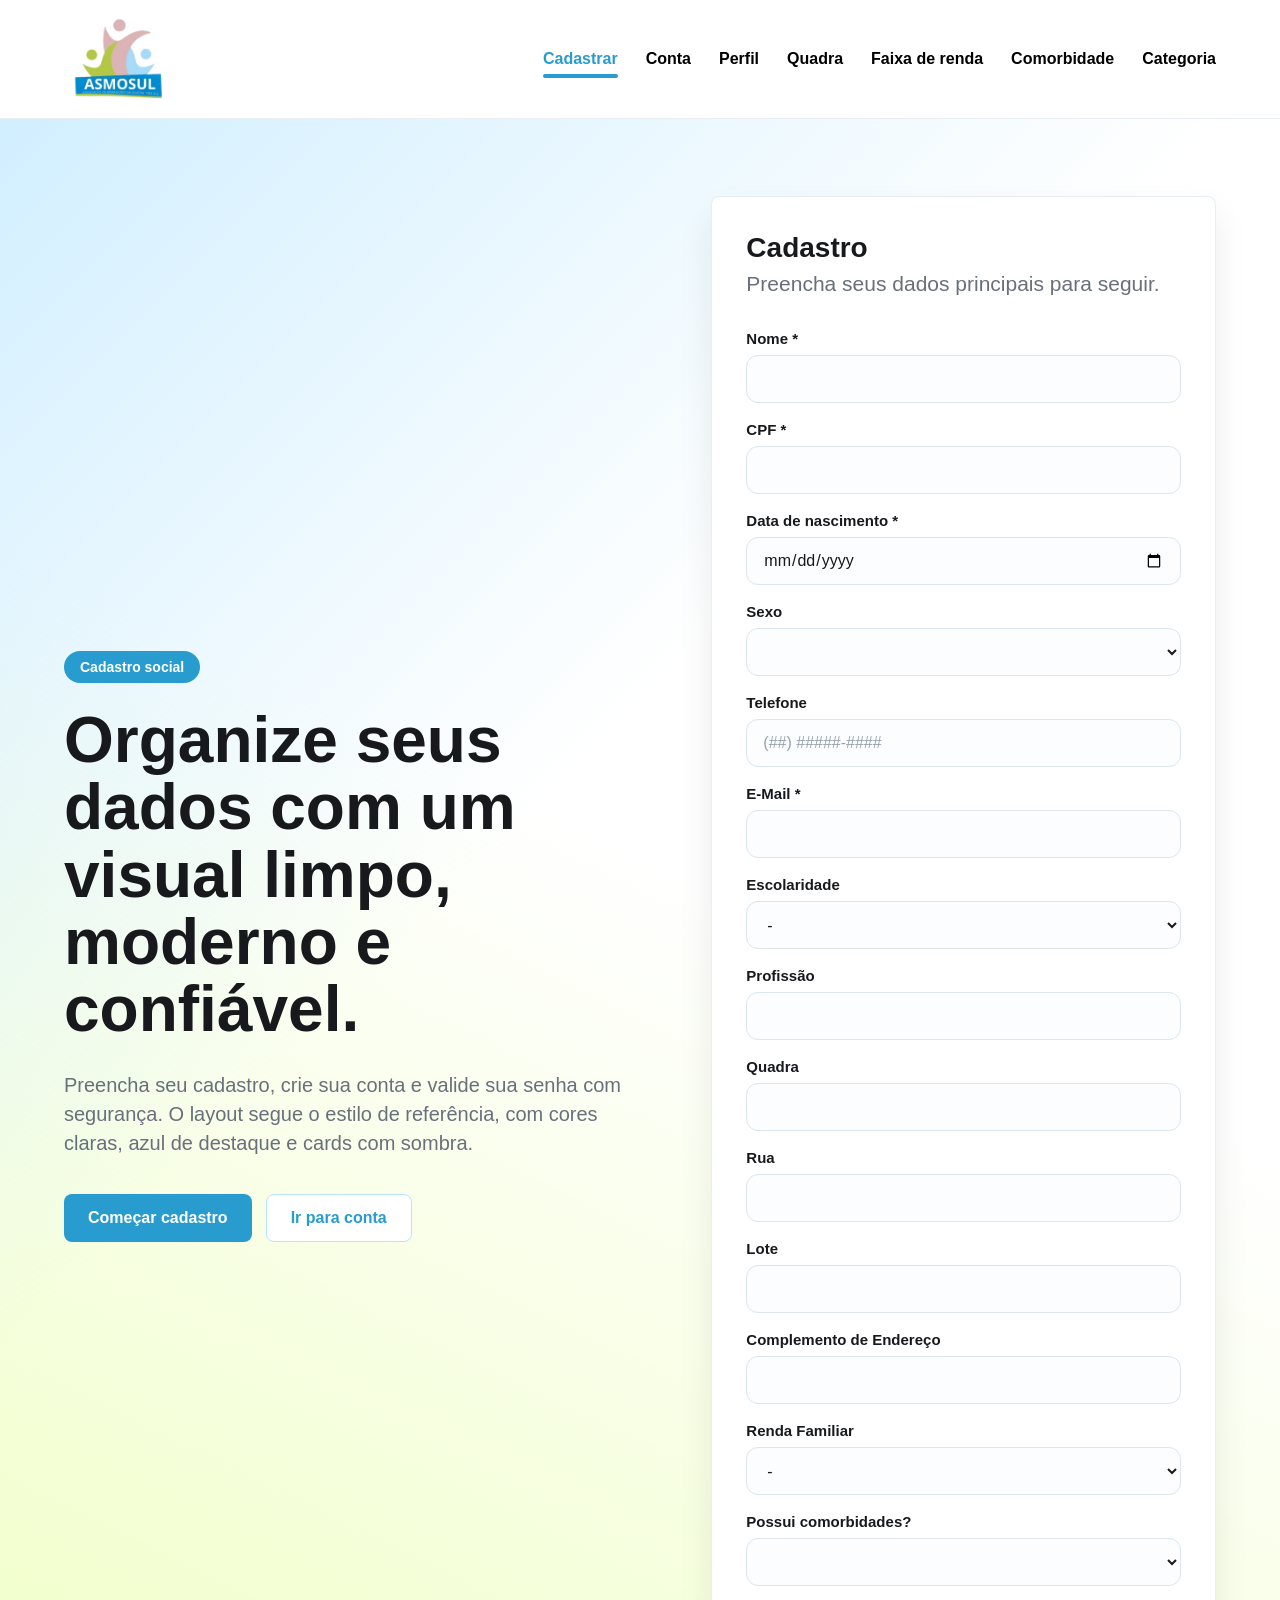
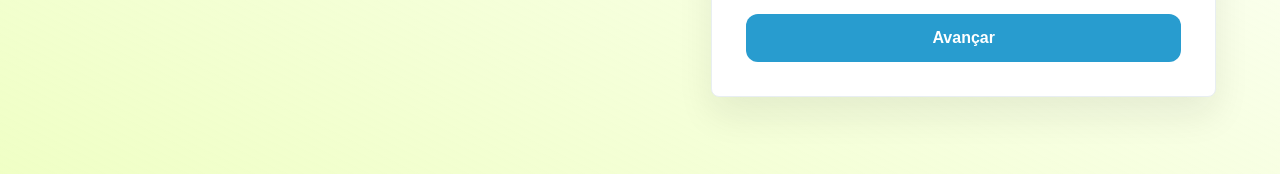
==== index.html @ 63055a23 "Primeira impressão do site Asmosul" ====
<!DOCTYPE html>
<html lang="pt-br">
<head>
    <meta charset="UTF-8">
    <title>Entre</title>
    <link rel="icon" type="image/png" href="./Imagens/Logo-clean.png">
    <script src="./JavaScript/index.js"></script>
    <link rel="stylesheet" href="./Css/index.css">
</head>
<body>
    <header class="topbar">
        <a class="brand" href="#">
            <img src="./Imagens/Logo.png" alt="AsmoSul Logo" class="logo-img">
        </a>
        <nav class="nav">
            <button type="button" class="tablinks active" onclick="openCity(event, 'Cadastrar')">Cadastrar</button>
            <button type="button" id="navConta" class="tablinks" onclick="openCity(event, 'Conta')">Conta</button>
            <button type="button" class="tablinks" onclick="openCity(event, 'Perfil')">Perfil</button>
            <button type="button" class="tablinks" onclick="openCity(event, 'Quadra')">Quadra</button>
            <button type="button" class="tablinks" onclick="openCity(event, 'FaixaRenda')">Faixa de renda</button>
            <button type="button" class="tablinks" onclick="openCity(event, 'Comorbidade')">Comorbidade</button>
            <button type="button" class="tablinks" onclick="openCity(event, 'Categoria')">Categoria</button>
        </nav>
    </header>

    <main class="hero">
        <div class="hero-content">
            <section class="hero-copy">
                <span class="badge">Cadastro social</span>
                <h1>Organize seus dados com um visual limpo, moderno e confiável.</h1>
                <p>
                    Preencha seu cadastro, crie sua conta e valide sua senha com segurança.
                    O layout segue o estilo de referência, com cores claras, azul de destaque e cards com sombra.
                </p>
                <div class="actions">
                    <button type="button" class="primary-button" onclick="openCity(event, 'Cadastrar')">Começar cadastro</button>
                    <button type="button" class="secondary-button" onclick="openCity(event, 'Conta')">Ir para conta</button>
                </div>
            </section>

            <section class="hero-stats">
                <section id="Cadastrar" class="tabcontent progress-card" style="display:block;">
                    <h2>Cadastro</h2>
                    <p>Preencha seus dados principais para seguir.</p>
                    <form id="cadastroForm" action="./index.html" method="post" target="_blank">
                <div class="DivNome">
                    <label for="nome">Nome *</label>
                    <input type="text" name="nome" required>
                </div>
                <div>
                    <label for="cpf">CPF *</label>
                    <input type="text" name="cpf" minlength="11" maxlength="14" required>
                </div>
                <div>
                    <label for="date">Data de nascimento *</label>
                    <input type="date" name="date" required>
                </div>
                <div>
                    <label for="sexo">Sexo</label>
                    <select name="select">
                        <option value="sexo">  </option>
                        <option value="masculino">Masculino</option>
                        <option value="feminino">Feminino</option>
                    </select>
                </div>
                <div>
                    <label for="telefone">Telefone</label>
                    <input type="tel" name="telefone" maxlength="15"
                    onkeyup="mascaraTelefone(event)"
                    placeholder="(##) #####-####">
                </div>
                <div>
                    <label for="email">E-Mail *</label>
                    <input type="email" name="email" required>
                </div>
                <div>
                    <label for="escolaridade">Escolaridade</label>
                    <select name="select">
                        <option value="escolaridade"> - </option>
                        <option value="analfabeto">Analfabeto</option>
                        <option value="ensino fundamental incompleto">Ensino fundamental incompleto</option>
                        <option value="ensino fundamental completo">Ensino fundamental completo</option>
                        <option value="ensino médio incompleto">Ensino médio incompleto</option>
                        <option value="ensino médio completo">Ensino médio completo</option>
                        <option value="ensino superior incompleto">Ensino superior incompleto</option>
                        <option value="ensino superior completo">Ensino superior completo</option>
                    </select>
                </div>
                <div>
                    <label for="profissao">Profissão</label>
                    <input type="text" name="profissao">
                </div>
                <div>
                    <label for="quadra">Quadra</label>
                    <input type="text" name="quadra">
                </div>
                <div>
                    <label for="rua">Rua</label>
                    <input type="text" name="Rua">
                </div>
                <div>
                    <label for="lote">Lote</label>
                    <input type="text" name="lote">
                </div>
                <div>
                    <label for="Complemento de Endereço">Complemento de Endereço</label>
                    <input type="text" name="Complemento de Endereço">
                </div>
                <div>
                    <label for="Renda">Renda Familiar</label>
                    <select name="Renda">
                        <option value="Renda"> - </option>
                        <option value="2000">Até R$2000,00</option>
                        <option value="4000">Até R$4000,00</option>
                        <option value="8000">Até R$8000,00</option>
                        <option value="10000">Até R$10000,00</option>
                        <option value="11000">Acima de R$10000,00</option>
                    </select>
                </div>
                <div>
                    <label for="comorbidade">Possui comorbidades?</label>
                    <select name="comorbidade" id="Sim">
                        <option value="comorbidade">  </option>
                        <option value="sim">Sim</option>
                        <option value="nao">Não</option>
                    </select>
                    <div id="comorbidadeDetalhes" style="display:none; margin-top:8px;">
                        <label for="detalhes">Quais comorbidades?</label>
                        <input type="text" name="detalhes" id="detalhes" placeholder="Descreva aqui">
                    </div>
                </div>
                <div class="BotoesForm">
                    <input type="submit" value="Avançar">
                </div>
            </form>
        </section>

                <section id="Conta" class="tabcontent progress-card">
                    <h2>Conta</h2>
                    <p>Crie sua senha com confirmação e critérios visíveis.</p>
                    <form id="contaForm" action="#">
                <div>
                    <label for="associada">Pessoa associada</label>
                    <select name="associada" id="">
                        <option value="associada">  </option>
                        <option value="sim">Sim</option>
                        <option value="nao">Não</option>
                    </select>
                </div>
                <div>
                    <label for="nome">Nome do usúario *</label>
                    <input type="text" name="nome" required>
                </div>
                <div>
                    <label for="senha">Senha *</label>
                    <input type="password" name="senha" id="senha" required minlength="8">
                </div>
                <div>
                    <label for="senhaC">Confirmar Senha *</label>
                    <input type="password" name="senhaC" id="senhaC" required minlength="8">
                </div>
                <div id="passwordFeedback" aria-live="polite" style="margin-top:8px;"></div>
                <div class="BotoesForm">
                    <input type="submit" value="Avançar">
                </div>
            </form>
                </section>

                <section id="Perfil" class="tabcontent progress-card">
                    <h2>Perfil</h2>
                    <p>Configure seus dados de perfil e permissões.</p>
                    <form id="perfilForm" action="#">
                <div>
                    <label for="identificador">Identificador *</label>
                    <input type="text" name="identificador" id="identificador" required>
                </div>
                <div>
                    <label for="descricao">Descrição *</label>
                    <input type="text" name="descricao" id="descricao" required>
                </div>
                <div>
                    <label for="permissoes">Permissões *</label>
                    <select name="permissoes" id="permissoes" required>
                        <option value=""> - </option>
                        <option value="admin">Administrador</option>
                        <option value="user">Usuário</option>
                        <option value="viewer">Visualizador</option>
                        <option value="editor">Editor</option>
                    </select>
                </div>
                <div class="BotoesForm">
                    <input type="submit" value="Salvar">
                </div>
            </form>
                </section>

                <section id="Quadra" class="tabcontent progress-card">
                    <h2>Quadra</h2>
                    <p>Cadastre a quadra com nome e descrição.</p>
                    <form id="quadraForm" action="#">
                <div>
                    <label for="nomeQuadra">Nome da quadra *</label>
                    <input type="text" name="nomeQuadra" id="nomeQuadra" required>
                </div>
                <div>
                    <label for="descricaoQuadra">Descrição</label>
                    <input type="text" name="descricaoQuadra" id="descricaoQuadra">
                </div>
                <div class="BotoesForm">
                    <input type="submit" value="Salvar">
                </div>
            </form>
                </section>

                <section id="FaixaRenda" class="tabcontent progress-card">
                    <h2>Faixa de renda familiar</h2>
                    <p>Informe a faixa com valor mínimo, valor máximo e descrição.</p>
                    <form id="faixaRendaForm" action="#">
                <div>
                    <label for="valorMinimo">Valor mínimo *</label>
                    <input type="number" name="valorMinimo" id="valorMinimo" step="1" min="0" required>
                </div>
                <div>
                    <label for="valorMaximo">Valor máximo *</label>
                    <input type="number" name="valorMaximo" id="valorMaximo" step="1" min="0" required>
                </div>
                <div>
                    <label for="descricaoFaixa">Descrição</label>
                    <input type="text" name="descricaoFaixa" id="descricaoFaixa">
                </div>
                <div class="BotoesForm">
                    <input type="submit" value="Salvar">
                </div>
            </form>
                </section>

                <section id="Comorbidade" class="tabcontent progress-card">
                    <h2>Comorbidade</h2>
                    <p>Cadastre uma comorbidade e associe uma categoria.</p>
                    <form id="comorbidadeForm" action="#">
                <div>
                    <label for="nomeComorbidade">Nome *</label>
                    <input type="text" name="nomeComorbidade" id="nomeComorbidade" required>
                </div>
                <div>
                    <label for="descricaoComorbidade">Descrição</label>
                    <input type="text" name="descricaoComorbidade" id="descricaoComorbidade">
                </div>
                <div>
                    <label for="categoriaComorbidade">Categoria *</label>
                    <select name="categoriaComorbidade" id="categoriaComorbidade" required>
                        <option value=""> - </option>
                        <option value="categoria-a">Categoria A</option>
                        <option value="categoria-b">Categoria B</option>
                        <option value="categoria-c">Categoria C</option>
                    </select>
                </div>
                <div class="BotoesForm">
                    <input type="submit" value="Salvar">
                </div>
            </form>
                </section>

                <section id="Categoria" class="tabcontent progress-card">
                    <h2>Categoria</h2>
                    <p>Cadastre a categoria com identificador e nome.</p>
                    <form id="categoriaForm" action="#">
                <div>
                    <label for="identificadorCategoria">Identificador *</label>
                    <input type="text" name="identificadorCategoria" id="identificadorCategoria" required>
                </div>
                <div>
                    <label for="nomeCategoria">Nome *</label>
                    <input type="text" name="nomeCategoria" id="nomeCategoria" required>
                </div>
                <div class="BotoesForm">
                    <input type="submit" value="Salvar">
                </div>
            </form>
                </section>
            </section>
        </div>
    </main>
    </body>
</html>
---- Css/index.css ----
:root {
  --ink: #17191c;
  --muted: #68707b;
  --line: #e8eef2;
  --white: #ffffff;
  --blue: #289ccf;
  --blue-light: #eaf8ff;
  --green-soft: #efffd4;
  --shadow: 0 18px 36px rgb(23 25 28 / 8%);
  --radius: 8px;
}

* {
  box-sizing: border-box;
}

html {
  scroll-behavior: smooth;
}

body {
  margin: 0;
  color: var(--ink);
  background: var(--white);
  font-family: Helvetica, Arial, sans-serif;
}

button,
input,
select {
  font: inherit;
}

a {
  color: inherit;
  text-decoration: none;
}

.topbar {
  display: flex;
  align-items: center;
  min-height: 118px;
  padding: 4px clamp(24px, 5vw, 104px);
  border-bottom: 1px solid var(--line);
  background: var(--white);
}

.brand {
  display: inline-flex;
  align-items: center;
  gap: 28px;
}

.logo-img {
  height: 110px;
  width: auto;
  object-fit: contain;
}

.nav {
  display: flex;
  align-items: center;
  gap: 28px;
  margin-left: auto;
  color: #343a40;
  font-size: 16px;
}

.nav button:not(.join-button) {
  position: relative;
  padding: 12px 0;
  border: 0;
  background: transparent;
  font-weight: 700;
  cursor: pointer;
  transition: color 180ms ease;
}

.nav button:not(.join-button)::after {
  position: absolute;
  left: 0;
  bottom: 2px;
  width: 100%;
  height: 4px;
  border-radius: 999px;
  background: var(--blue);
  content: "";
  transform: scaleX(0);
  transform-origin: left;
  transition: transform 220ms ease;
}

.nav button:not(.join-button):hover,
.nav button:not(.join-button):focus-visible,
.nav button.active {
  color: var(--blue);
}

.nav button:not(.join-button):hover::after,
.nav button:not(.join-button):focus-visible::after,
.nav button.active::after {
  transform: scaleX(1);
}

.join-button,
.primary-button,
.secondary-button {
  display: inline-flex;
  align-items: center;
  justify-content: center;
  min-height: 48px;
  padding: 0 24px;
  border-radius: var(--radius);
  font-weight: 700;
  border: 0;
  cursor: pointer;
}

.join-button,
.primary-button {
  color: var(--white);
  background: var(--blue);
}

.join-button {
  gap: 10px;
  min-height: 56px;
  padding: 0 28px;
  border-radius: 12px;
  transition: transform 180ms ease, box-shadow 180ms ease, background 180ms ease;
}

.join-button:hover,
.join-button:focus-visible {
  background: #208dbd;
  box-shadow: 0 12px 24px rgb(40 156 207 / 24%);
  transform: translateY(-2px);
}

.secondary-button {
  color: var(--blue);
  border: 1px solid #b6e5ff;
  background: var(--white);
}

.hero {
  min-height: calc(100vh - 118px);
  background:
    linear-gradient(135deg, rgb(182 229 255 / 62%), transparent 42%),
    linear-gradient(26deg, rgb(229 255 159 / 60%), transparent 54%),
    var(--white);
}

.hero-content {
  display: grid;
  grid-template-columns: minmax(0, 1.05fr) minmax(460px, 0.95fr);
  gap: clamp(56px, 7vw, 120px);
  align-items: center;
  min-height: calc(100vh - 118px);
  padding: clamp(48px, 6vw, 96px) clamp(24px, 5vw, 104px);
}

.hero-copy {
  min-width: 0;
}

.badge {
  display: inline-flex;
  align-items: center;
  min-height: 32px;
  padding: 0 16px;
  border-radius: 999px;
  color: var(--white);
  background: var(--blue);
  font-size: 14px;
  font-weight: 700;
}

h1 {
  max-width: 870px;
  margin: 24px 0 0;
  font-size: clamp(50px, 5vw, 78px);
  line-height: 1.05;
  letter-spacing: 0;
}

.hero-copy p {
  max-width: 790px;
  margin: 28px 0 0;
  color: var(--muted);
  font-size: 20px;
  line-height: 1.45;
}

.actions {
  display: flex;
  gap: 14px;
  margin-top: 36px;
}

.hero-stats {
  display: grid;
  gap: 22px;
  min-width: 0;
}

.progress-card,
.stat-cards article {
  border: 1px solid var(--line);
  border-radius: var(--radius);
  background: var(--white);
  box-shadow: var(--shadow);
}

.progress-card {
  padding: 34px;
}

.progress-card h2 {
  margin: 0;
  font-size: 28px;
  line-height: 1.2;
}

.progress-card p {
  margin: 8px 0 34px;
  color: var(--muted);
  font-size: 21px;
}

.progress-card form {
  display: flex;
  flex-direction: column;
  gap: 18px;
}

.progress-card form > div {
  display: flex;
  flex-direction: column;
  gap: 8px;
}

.progress-card label {
  color: var(--ink);
  font-weight: 700;
  font-size: 15px;
}

.progress-card input,
.progress-card select {
  width: 100%;
  min-height: 48px;
  padding: 0 16px;
  border: 1px solid #dbe6ee;
  border-radius: 12px;
  background: #fbfdff;
  color: var(--ink);
  outline: none;
  transition: border-color 180ms ease, box-shadow 180ms ease, background 180ms ease;
}

.progress-card input:focus,
.progress-card select:focus {
  border-color: var(--blue);
  background: var(--white);
  box-shadow: 0 0 0 4px rgb(40 156 207 / 12%);
}

.progress-card input::placeholder {
  color: #98a2ad;
}

.BotoesForm {
  display: flex;
  justify-content: flex-start;
  margin-top: 10px;
}

.BotoesForm input[type="submit"] {
  min-width: 160px;
  border: 0;
  color: var(--white);
  background: var(--blue);
  cursor: pointer;
  font-weight: 700;
  transition: transform 180ms ease, box-shadow 180ms ease, background 180ms ease;
}

.BotoesForm input[type="submit"]:hover,
.BotoesForm input[type="submit"]:focus-visible {
  background: #208dbd;
  box-shadow: 0 12px 24px rgb(40 156 207 / 24%);
  transform: translateY(-2px);
}

#comorbidadeDetalhes,
#passwordFeedback {
  width: 100%;
}

#comorbidadeDetalhes {
  margin-top: 2px;
}

#passwordFeedback {
  font-size: 0.78rem;
}

.password-feedback {
  list-style: none;
  padding: 0;
  margin: 0;
}

.password-feedback li {
  margin: 2px 0;
  text-align: left;
  font-size: 0.78rem;
  line-height: 1.35;
}

.password-feedback li.valid {
  color: #1a8f3a;
}

.password-feedback li.invalid {
  color: #c0392b;
}

.stat-cards {
  display: grid;
  grid-template-columns: repeat(3, minmax(0, 1fr));
  gap: 20px;
}

.stat-cards article {
  min-height: 140px;
  padding: 30px;
}

.stat-cards strong {
  display: block;
  color: var(--blue);
  font-size: 38px;
  line-height: 1;
}

.stat-cards span {
  display: block;
  margin-top: 16px;
  color: var(--muted);
  font-size: 16px;
  line-height: 1.35;
}

.tabcontent {
  display: none;
}

@media (max-width: 980px) {
  .topbar {
    align-items: flex-start;
    flex-direction: column;
    gap: 14px;
    padding-top: 14px;
    padding-bottom: 18px;
  }

  .nav {
    flex-wrap: wrap;
    gap: 16px;
    margin-left: 0;
  }

  .hero-content {
    grid-template-columns: 1fr;
    min-height: auto;
  }

  .stat-cards {
    grid-template-columns: 1fr;
  }
}

@media (max-width: 560px) {
  .brand span {
    font-size: 28px;
  }

  h1 {
    font-size: 36px;
  }

  .hero-copy p,
  .progress-card p {
    font-size: 17px;
  }

  .actions {
    flex-direction: column;
  }

  .progress-card {
    padding: 22px;
  }

  .stat-cards article {
    padding: 22px;
  }
}
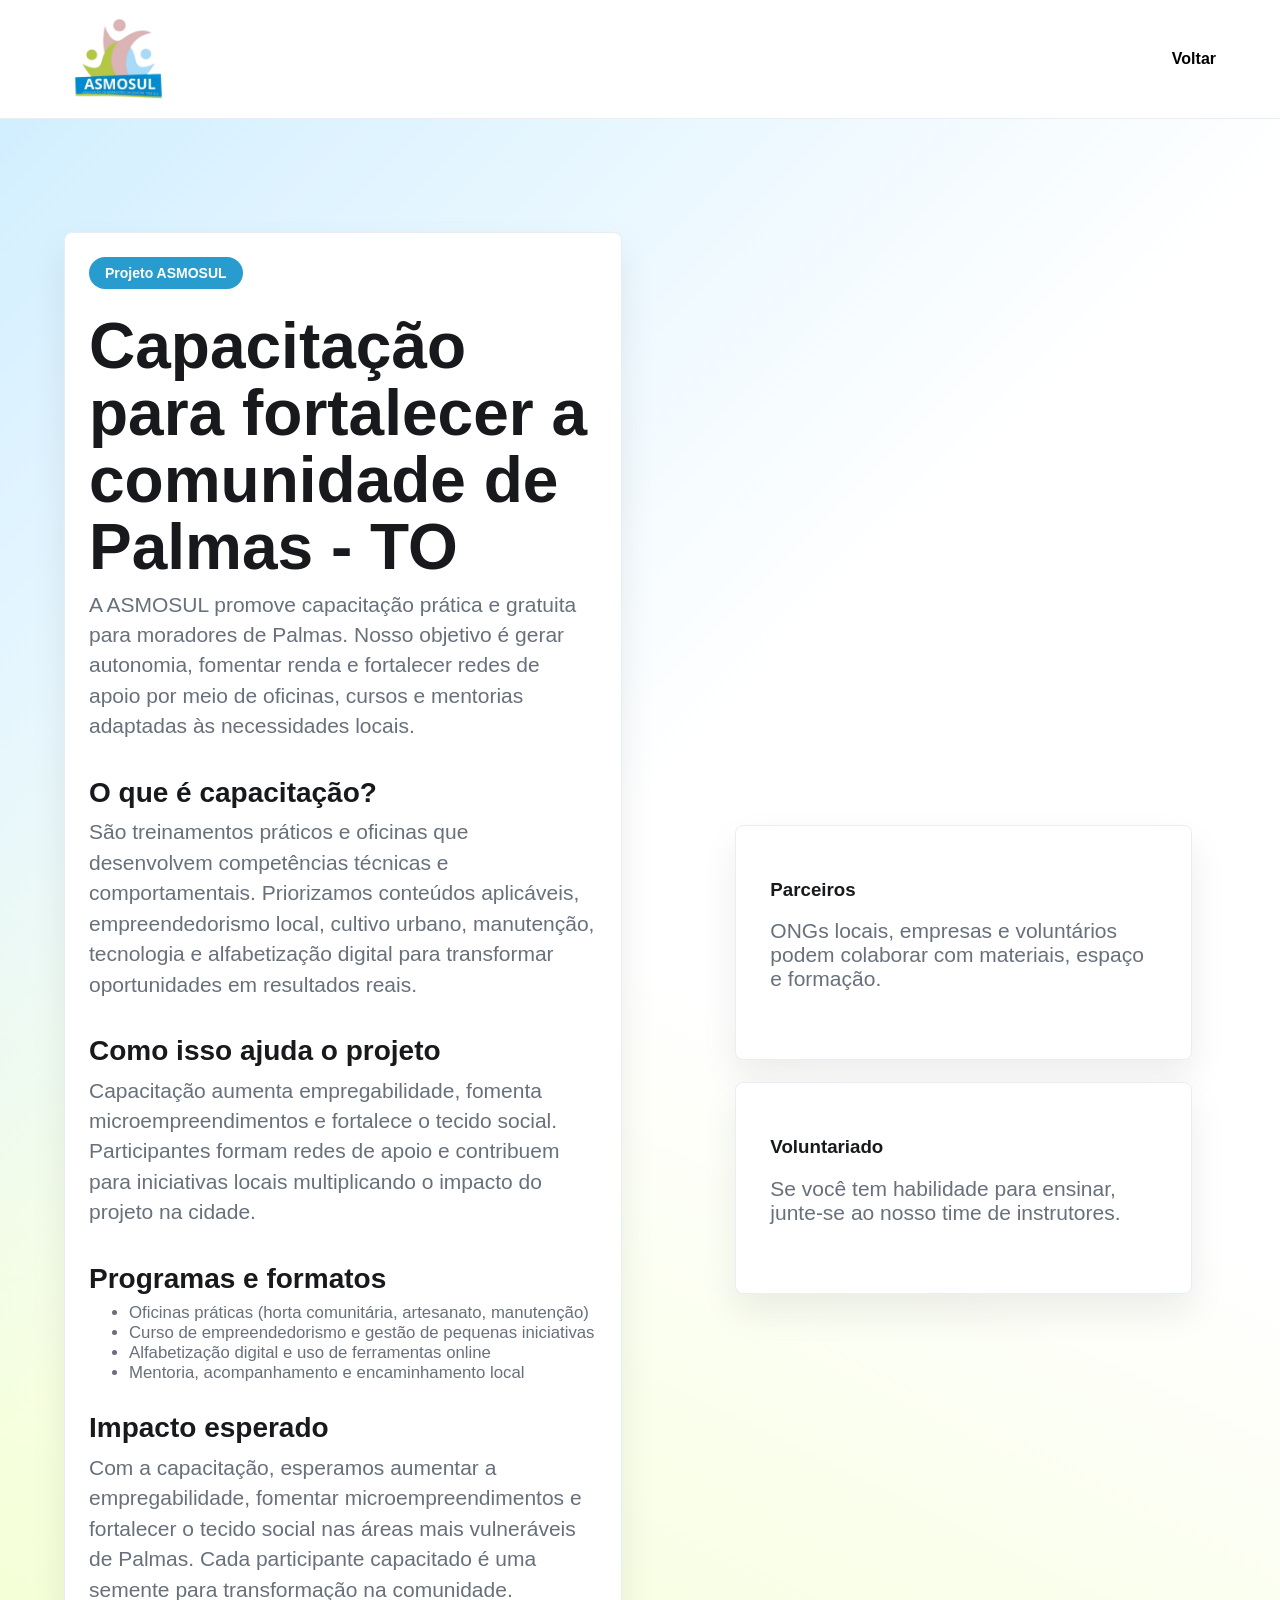
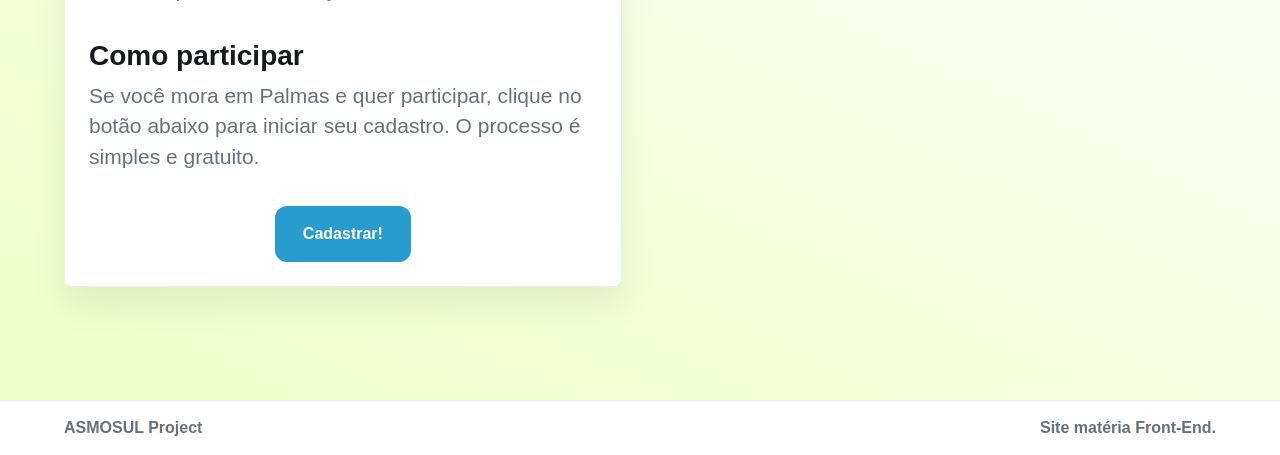
==== commit 515030df: "Site Atualizado" ====
--- a/index.html
+++ b/index.html
@@ -1,285 +1,88 @@
 <!DOCTYPE html>
 <html lang="pt-br">
 <head>
-    <meta charset="UTF-8">
-    <title>Entre</title>
-    <link rel="icon" type="image/png" href="./Imagens/Logo-clean.png">
-    <script src="./JavaScript/index.js"></script>
-    <link rel="stylesheet" href="./Css/index.css">
+  <meta charset="UTF-8">
+  <meta name="viewport" content="width=device-width, initial-scale=1">
+  <title>Capacitação</title>
+  <link rel="icon" type="image/png" href="./Imagens/Logo-clean.png">
+  <link rel="stylesheet" href="./Css/index.css">
+  <style>
+    .lead { color: var(--muted); font-size: 1.05rem; margin-top: 8px; }
+    .section { margin-bottom: 28px; }
+    .cta { display:flex; justify-content:center; margin-top:20px; }
+    .cta a { text-decoration:none; }
+    .content-wrap { max-width: 980px; margin: 36px auto; padding: 24px; }
+  </style>
 </head>
 <body>
-    <header class="topbar">
-        <a class="brand" href="#">
-            <img src="./Imagens/Logo.png" alt="AsmoSul Logo" class="logo-img">
-        </a>
-        <nav class="nav">
-            <button type="button" class="tablinks active" onclick="openCity(event, 'Cadastrar')">Cadastrar</button>
-            <button type="button" id="navConta" class="tablinks" onclick="openCity(event, 'Conta')">Conta</button>
-            <button type="button" class="tablinks" onclick="openCity(event, 'Perfil')">Perfil</button>
-            <button type="button" class="tablinks" onclick="openCity(event, 'Quadra')">Quadra</button>
-            <button type="button" class="tablinks" onclick="openCity(event, 'FaixaRenda')">Faixa de renda</button>
-            <button type="button" class="tablinks" onclick="openCity(event, 'Comorbidade')">Comorbidade</button>
-            <button type="button" class="tablinks" onclick="openCity(event, 'Categoria')">Categoria</button>
-        </nav>
-    </header>
+  <header class="topbar">
+    <a class="brand" href="index.html">
+      <img src="./Imagens/Logo.png" alt="AsmoSul Logo" class="logo-img">
+    </a>
+    <nav class="nav">
+      <button type="button" class="tablinks" onclick="location.href='index.html'">Voltar</button>
+    </nav>
+  </header>
 
-    <main class="hero">
-        <div class="hero-content">
-            <section class="hero-copy">
-                <span class="badge">Cadastro social</span>
-                <h1>Organize seus dados com um visual limpo, moderno e confiável.</h1>
-                <p>
-                    Preencha seu cadastro, crie sua conta e valide sua senha com segurança.
-                    O layout segue o estilo de referência, com cores claras, azul de destaque e cards com sombra.
-                </p>
-                <div class="actions">
-                    <button type="button" class="primary-button" onclick="openCity(event, 'Cadastrar')">Começar cadastro</button>
-                    <button type="button" class="secondary-button" onclick="openCity(event, 'Conta')">Ir para conta</button>
-                </div>
-            </section>
+  <main class="hero">
+    <div class="hero-content">
+      <section class="hero-copy content-wrap progress-card" style="display:block;">
+        <span class="badge">Projeto ASMOSUL</span>
+        <h1>Capacitação para fortalecer a comunidade de Palmas - TO</h1>
+        <p class="lead">A ASMOSUL promove capacitação prática e gratuita para moradores de Palmas. Nosso objetivo é gerar autonomia, fomentar renda e fortalecer redes de apoio por meio de oficinas, cursos e mentorias adaptadas às necessidades locais.</p>
 
-            <section class="hero-stats">
-                <section id="Cadastrar" class="tabcontent progress-card" style="display:block;">
-                    <h2>Cadastro</h2>
-                    <p>Preencha seus dados principais para seguir.</p>
-                    <form id="cadastroForm" action="./index.html" method="post" target="_blank">
-                <div class="DivNome">
-                    <label for="nome">Nome *</label>
-                    <input type="text" name="nome" required>
-                </div>
-                <div>
-                    <label for="cpf">CPF *</label>
-                    <input type="text" name="cpf" minlength="11" maxlength="14" required>
-                </div>
-                <div>
-                    <label for="date">Data de nascimento *</label>
-                    <input type="date" name="date" required>
-                </div>
-                <div>
-                    <label for="sexo">Sexo</label>
-                    <select name="select">
-                        <option value="sexo">  </option>
-                        <option value="masculino">Masculino</option>
-                        <option value="feminino">Feminino</option>
-                    </select>
-                </div>
-                <div>
-                    <label for="telefone">Telefone</label>
-                    <input type="tel" name="telefone" maxlength="15"
-                    onkeyup="mascaraTelefone(event)"
-                    placeholder="(##) #####-####">
-                </div>
-                <div>
-                    <label for="email">E-Mail *</label>
-                    <input type="email" name="email" required>
-                </div>
-                <div>
-                    <label for="escolaridade">Escolaridade</label>
-                    <select name="select">
-                        <option value="escolaridade"> - </option>
-                        <option value="analfabeto">Analfabeto</option>
-                        <option value="ensino fundamental incompleto">Ensino fundamental incompleto</option>
-                        <option value="ensino fundamental completo">Ensino fundamental completo</option>
-                        <option value="ensino médio incompleto">Ensino médio incompleto</option>
-                        <option value="ensino médio completo">Ensino médio completo</option>
-                        <option value="ensino superior incompleto">Ensino superior incompleto</option>
-                        <option value="ensino superior completo">Ensino superior completo</option>
-                    </select>
-                </div>
-                <div>
-                    <label for="profissao">Profissão</label>
-                    <input type="text" name="profissao">
-                </div>
-                <div>
-                    <label for="quadra">Quadra</label>
-                    <input type="text" name="quadra">
-                </div>
-                <div>
-                    <label for="rua">Rua</label>
-                    <input type="text" name="Rua">
-                </div>
-                <div>
-                    <label for="lote">Lote</label>
-                    <input type="text" name="lote">
-                </div>
-                <div>
-                    <label for="Complemento de Endereço">Complemento de Endereço</label>
-                    <input type="text" name="Complemento de Endereço">
-                </div>
-                <div>
-                    <label for="Renda">Renda Familiar</label>
-                    <select name="Renda">
-                        <option value="Renda"> - </option>
-                        <option value="2000">Até R$2000,00</option>
-                        <option value="4000">Até R$4000,00</option>
-                        <option value="8000">Até R$8000,00</option>
-                        <option value="10000">Até R$10000,00</option>
-                        <option value="11000">Acima de R$10000,00</option>
-                    </select>
-                </div>
-                <div>
-                    <label for="comorbidade">Possui comorbidades?</label>
-                    <select name="comorbidade" id="Sim">
-                        <option value="comorbidade">  </option>
-                        <option value="sim">Sim</option>
-                        <option value="nao">Não</option>
-                    </select>
-                    <div id="comorbidadeDetalhes" style="display:none; margin-top:8px;">
-                        <label for="detalhes">Quais comorbidades?</label>
-                        <input type="text" name="detalhes" id="detalhes" placeholder="Descreva aqui">
-                    </div>
-                </div>
-                <div class="BotoesForm">
-                    <input type="submit" value="Avançar">
-                </div>
-            </form>
-        </section>
+        <div class="section">
+          <h2>O que é capacitação?</h2>
+          <p class="lead">São treinamentos práticos e oficinas que desenvolvem competências técnicas e comportamentais. Priorizamos conteúdos aplicáveis, empreendedorismo local, cultivo urbano, manutenção, tecnologia e alfabetização digital  para transformar oportunidades em resultados reais.</p>
+        </div>
 
-                <section id="Conta" class="tabcontent progress-card">
-                    <h2>Conta</h2>
-                    <p>Crie sua senha com confirmação e critérios visíveis.</p>
-                    <form id="contaForm" action="#">
-                <div>
-                    <label for="associada">Pessoa associada</label>
-                    <select name="associada" id="">
-                        <option value="associada">  </option>
-                        <option value="sim">Sim</option>
-                        <option value="nao">Não</option>
-                    </select>
-                </div>
-                <div>
-                    <label for="nome">Nome do usúario *</label>
-                    <input type="text" name="nome" required>
-                </div>
-                <div>
-                    <label for="senha">Senha *</label>
-                    <input type="password" name="senha" id="senha" required minlength="8">
-                </div>
-                <div>
-                    <label for="senhaC">Confirmar Senha *</label>
-                    <input type="password" name="senhaC" id="senhaC" required minlength="8">
-                </div>
-                <div id="passwordFeedback" aria-live="polite" style="margin-top:8px;"></div>
-                <div class="BotoesForm">
-                    <input type="submit" value="Avançar">
-                </div>
-            </form>
-                </section>
+        <div class="section">
+          <h2>Como isso ajuda o projeto</h2>
+          <p class="lead">Capacitação aumenta empregabilidade, fomenta microempreendimentos e fortalece o tecido social. Participantes formam redes de apoio e contribuem para iniciativas locais multiplicando o impacto do projeto na cidade.</p>
+        </div>
 
-                <section id="Perfil" class="tabcontent progress-card">
-                    <h2>Perfil</h2>
-                    <p>Configure seus dados de perfil e permissões.</p>
-                    <form id="perfilForm" action="#">
-                <div>
-                    <label for="identificador">Identificador *</label>
-                    <input type="text" name="identificador" id="identificador" required>
-                </div>
-                <div>
-                    <label for="descricao">Descrição *</label>
-                    <input type="text" name="descricao" id="descricao" required>
-                </div>
-                <div>
-                    <label for="permissoes">Permissões *</label>
-                    <select name="permissoes" id="permissoes" required>
-                        <option value=""> - </option>
-                        <option value="admin">Administrador</option>
-                        <option value="user">Usuário</option>
-                        <option value="viewer">Visualizador</option>
-                        <option value="editor">Editor</option>
-                    </select>
-                </div>
-                <div class="BotoesForm">
-                    <input type="submit" value="Salvar">
-                </div>
-            </form>
-                </section>
+        <div class="section">
+          <h2>Programas e formatos</h2>
+          <ul class="lead">
+            <li>Oficinas práticas (horta comunitária, artesanato, manutenção)</li>
+            <li>Curso de empreendedorismo e gestão de pequenas iniciativas</li>
+            <li>Alfabetização digital e uso de ferramentas online</li>
+            <li>Mentoria, acompanhamento e encaminhamento local</li>
+          </ul>
+        </div>
 
-                <section id="Quadra" class="tabcontent progress-card">
-                    <h2>Quadra</h2>
-                    <p>Cadastre a quadra com nome e descrição.</p>
-                    <form id="quadraForm" action="#">
-                <div>
-                    <label for="nomeQuadra">Nome da quadra *</label>
-                    <input type="text" name="nomeQuadra" id="nomeQuadra" required>
-                </div>
-                <div>
-                    <label for="descricaoQuadra">Descrição</label>
-                    <input type="text" name="descricaoQuadra" id="descricaoQuadra">
-                </div>
-                <div class="BotoesForm">
-                    <input type="submit" value="Salvar">
-                </div>
-            </form>
-                </section>
+        <div class="section">
+          <h2>Impacto esperado</h2>
+          <p class="lead">Com a capacitação, esperamos aumentar a empregabilidade, fomentar microempreendimentos e fortalecer o tecido social nas áreas mais vulneráveis de Palmas. Cada participante capacitado é uma semente para transformação na comunidade.</p>
+        </div>
 
-                <section id="FaixaRenda" class="tabcontent progress-card">
-                    <h2>Faixa de renda familiar</h2>
-                    <p>Informe a faixa com valor mínimo, valor máximo e descrição.</p>
-                    <form id="faixaRendaForm" action="#">
-                <div>
-                    <label for="valorMinimo">Valor mínimo *</label>
-                    <input type="number" name="valorMinimo" id="valorMinimo" step="1" min="0" required>
-                </div>
-                <div>
-                    <label for="valorMaximo">Valor máximo *</label>
-                    <input type="number" name="valorMaximo" id="valorMaximo" step="1" min="0" required>
-                </div>
-                <div>
-                    <label for="descricaoFaixa">Descrição</label>
-                    <input type="text" name="descricaoFaixa" id="descricaoFaixa">
-                </div>
-                <div class="BotoesForm">
-                    <input type="submit" value="Salvar">
-                </div>
-            </form>
-                </section>
+        <div class="section">
+          <h2>Como participar</h2>
+          <p class="lead">Se você mora em Palmas e quer participar, clique no botão abaixo para iniciar seu cadastro. O processo é simples e gratuito.</p>
+        </div>
 
-                <section id="Comorbidade" class="tabcontent progress-card">
-                    <h2>Comorbidade</h2>
-                    <p>Cadastre uma comorbidade e associe uma categoria.</p>
-                    <form id="comorbidadeForm" action="#">
-                <div>
-                    <label for="nomeComorbidade">Nome *</label>
-                    <input type="text" name="nomeComorbidade" id="nomeComorbidade" required>
-                </div>
-                <div>
-                    <label for="descricaoComorbidade">Descrição</label>
-                    <input type="text" name="descricaoComorbidade" id="descricaoComorbidade">
-                </div>
-                <div>
-                    <label for="categoriaComorbidade">Categoria *</label>
-                    <select name="categoriaComorbidade" id="categoriaComorbidade" required>
-                        <option value=""> - </option>
-                        <option value="categoria-a">Categoria A</option>
-                        <option value="categoria-b">Categoria B</option>
-                        <option value="categoria-c">Categoria C</option>
-                    </select>
-                </div>
-                <div class="BotoesForm">
-                    <input type="submit" value="Salvar">
-                </div>
-            </form>
-                </section>
+        <div class="cta">
+          <a href="index.html">
+            <button class="join-button">Cadastrar!</button>
+          </a>
+        </div>
+      </section>
 
-                <section id="Categoria" class="tabcontent progress-card">
-                    <h2>Categoria</h2>
-                    <p>Cadastre a categoria com identificador e nome.</p>
-                    <form id="categoriaForm" action="#">
-                <div>
-                    <label for="identificadorCategoria">Identificador *</label>
-                    <input type="text" name="identificadorCategoria" id="identificadorCategoria" required>
-                </div>
-                <div>
-                    <label for="nomeCategoria">Nome *</label>
-                    <input type="text" name="nomeCategoria" id="nomeCategoria" required>
-                </div>
-                <div class="BotoesForm">
-                    <input type="submit" value="Salvar">
-                </div>
-            </form>
-                </section>
-            </section>
+      <aside class="hero-stats content-wrap">
+        <div class="progress-card">
+          <h3>Parceiros</h3>
+          <p class="lead">ONGs locais, empresas e voluntários podem colaborar com materiais, espaço e formação.</p>
         </div>
-    </main>
-    </body>
-</html>+        <div class="progress-card">
+          <h3>Voluntariado</h3>
+          <p class="lead">Se você tem habilidade para ensinar, junte-se ao nosso time de instrutores.</p>
+        </div>
+      </aside>
+    </div>
+  </main>
+  <footer class="site-footer">
+      <span>ASMOSUL Project</span>
+      <span>Site matéria Front-End.</span>
+    </footer>
+</body>
+</html>
--- a/Css/index.css
+++ b/Css/index.css
@@ -408,3 +408,23 @@
     padding: 22px;
   }
 }
+
+/* Footer */
+.site-footer {
+  display: flex;
+  justify-content: space-between;
+  align-items: center;
+  padding: 18px clamp(24px, 5vw, 104px);
+  background: var(--white);
+  border-top: 1px solid var(--line);
+  color: var(--muted);
+  font-weight: 700;
+}
+
+@media (max-width: 560px) {
+  .site-footer {
+    flex-direction: column;
+    gap: 8px;
+    align-items: flex-start;
+  }
+}
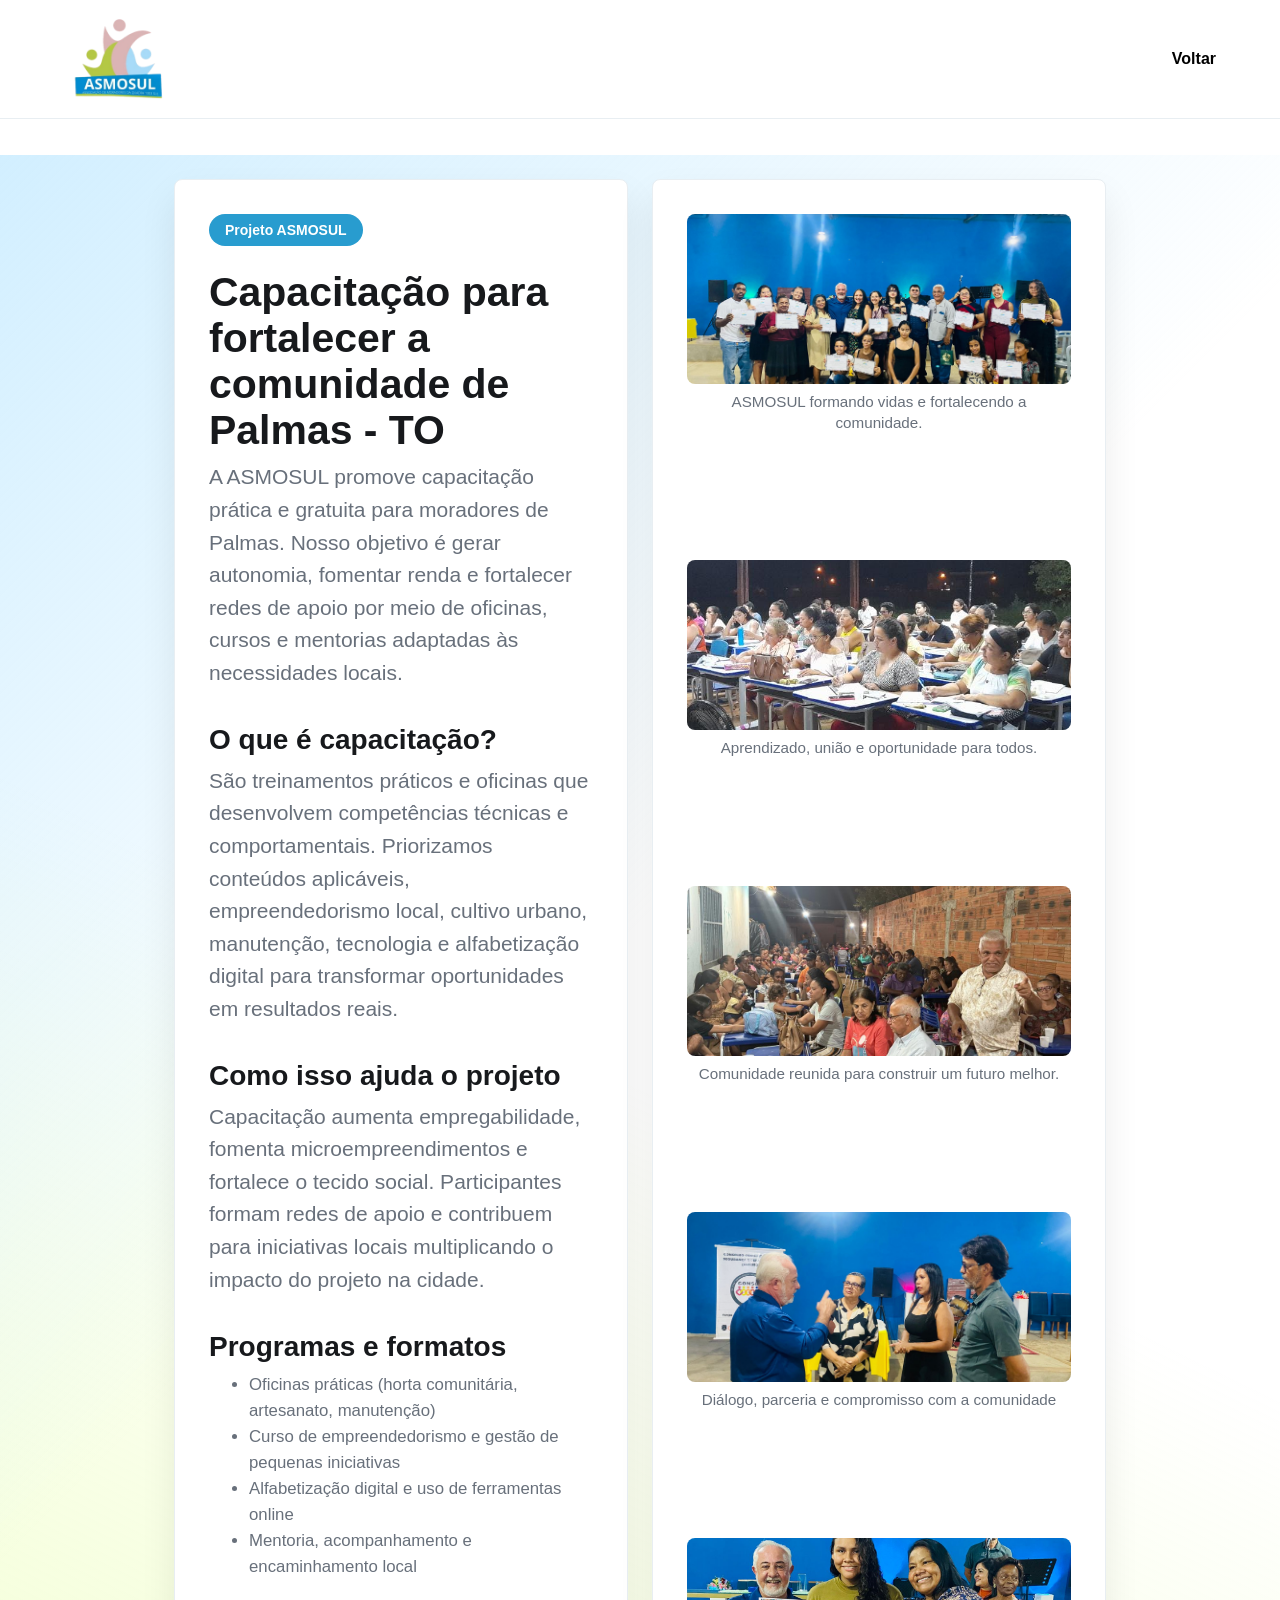
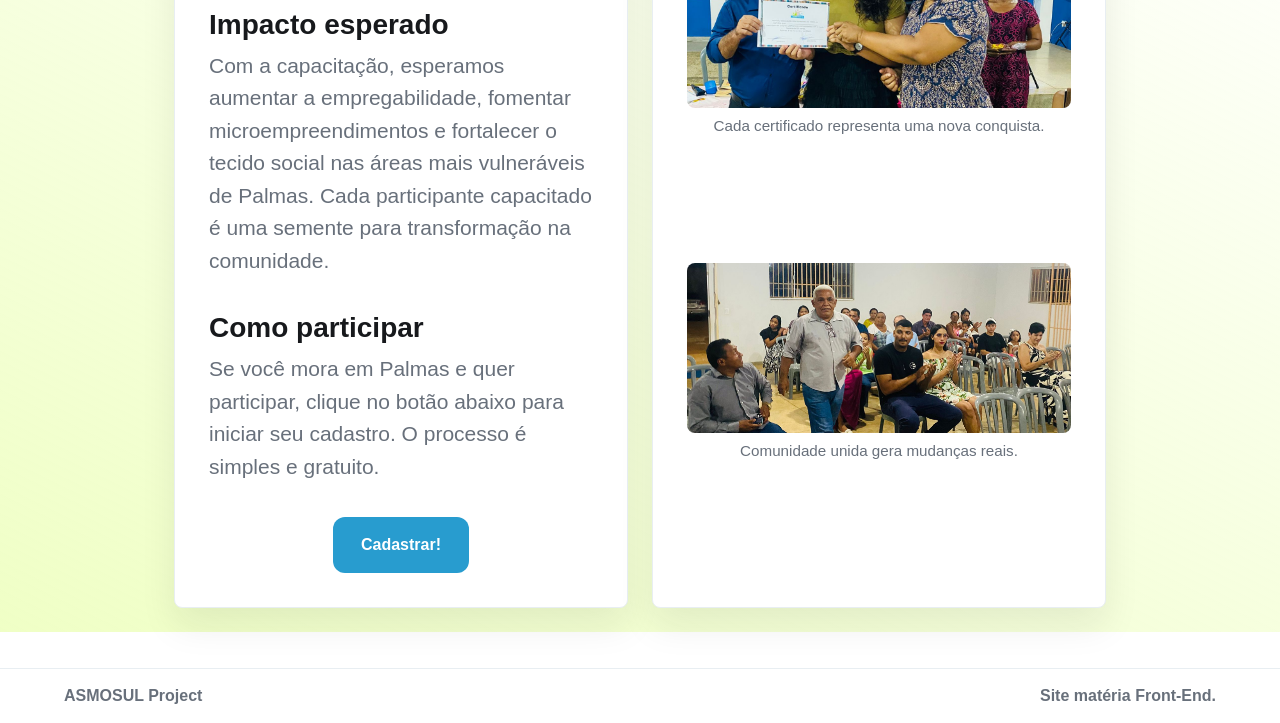
==== commit 9de189d8: "Alteração nos arquivos" ====
--- a/index.html
+++ b/index.html
@@ -11,7 +11,68 @@
     .section { margin-bottom: 28px; }
     .cta { display:flex; justify-content:center; margin-top:20px; }
     .cta a { text-decoration:none; }
-    .content-wrap { max-width: 980px; margin: 36px auto; padding: 24px; }
+    .hero-content {
+      display: grid;
+      grid-template-columns: minmax(0, 1fr) minmax(0, 1fr);
+      gap: 24px;
+      max-width: 980px;
+      margin: 36px auto;
+      padding: 24px;
+      align-items: stretch;
+    }
+    .hero-copy,
+    .hero-stats {
+      min-width: 0;
+      width: 100%;
+    }
+    .hero-copy {
+      overflow-wrap: anywhere;
+    }
+    .hero-copy h1 {
+      font-size: clamp(34px, 3.2vw, 52px);
+      line-height: 1.12;
+    }
+    .hero-copy .lead,
+    .hero-copy li {
+      line-height: 1.55;
+      overflow-wrap: anywhere;
+      word-break: normal;
+      hyphens: auto;
+    }
+    .hero-stats {
+      min-height: 100%;
+      background: var(--white);
+      display: flex;
+      align-items: stretch;
+    }
+    .media-grid {
+      display: grid;
+      grid-template-columns: 1fr;
+      gap: 16px;
+      width: 100%;
+      height: 100%;
+    }
+    .media-grid figure {
+      margin: 0;
+      display: flex;
+      flex-direction: column;
+      gap: 8px;
+    }
+    .media-grid img {
+      display: block;
+      width: 100%;
+      height: 170px;
+      object-fit: cover;
+      border-radius: 8px;
+      background: #f3f6f8;
+    }
+    .media-grid figcaption {
+      color: var(--muted);
+      font-size: 0.95rem;
+      line-height: 1.35;
+      text-align: center;
+    }
+    @media (max-width: 980px) { .hero-content { grid-template-columns: 1fr; } }
   </style>
 </head>
 <body>
@@ -26,7 +87,7 @@
 
   <main class="hero">
     <div class="hero-content">
-      <section class="hero-copy content-wrap progress-card" style="display:block;">
+      <section class="hero-copy progress-card" style="display:block;">
         <span class="badge">Projeto ASMOSUL</span>
         <h1>Capacitação para fortalecer a comunidade de Palmas - TO</h1>
         <p class="lead">A ASMOSUL promove capacitação prática e gratuita para moradores de Palmas. Nosso objetivo é gerar autonomia, fomentar renda e fortalecer redes de apoio por meio de oficinas, cursos e mentorias adaptadas às necessidades locais.</p>
@@ -68,14 +129,32 @@
         </div>
       </section>
 
-      <aside class="hero-stats content-wrap">
-        <div class="progress-card">
-          <h3>Parceiros</h3>
-          <p class="lead">ONGs locais, empresas e voluntários podem colaborar com materiais, espaço e formação.</p>
-        </div>
-        <div class="progress-card">
-          <h3>Voluntariado</h3>
-          <p class="lead">Se você tem habilidade para ensinar, junte-se ao nosso time de instrutores.</p>
+      <aside class="hero-stats progress-card" aria-label="Espaço com imagens">
+        <div class="media-grid">
+          <figure>
+            <img src="./Imagens/WhatsApp Image 2026-04-28 at 15.47.59.jpeg" alt="Imagem 1 do projeto">
+            <figcaption>ASMOSUL formando vidas e fortalecendo a comunidade.</figcaption>
+          </figure>
+          <figure>
+            <img src="./Imagens/WhatsApp Image 2026-04-28 at 15.48.03.jpeg" alt="Imagem 2 do projeto">
+            <figcaption>Aprendizado, união e oportunidade para todos.</figcaption>
+          </figure>
+          <figure>
+            <img src="./Imagens/WhatsApp Image 2026-04-28 at 15.48.04.jpeg" alt="Imagem 3 do projeto">
+            <figcaption>Comunidade reunida para construir um futuro melhor.</figcaption>
+          </figure>
+          <figure>
+            <img src="./Imagens/WhatsApp Image 2026-04-28 at 15.49.58.jpeg" alt="Imagem 4 do projeto">
+            <figcaption>Diálogo, parceria e compromisso com a comunidade</figcaption>
+          </figure>
+          <figure>
+            <img src="./Imagens/WhatsApp Image 2026-04-28 at 15.48.05.jpeg" alt="Imagem 5 do projeto">
+            <figcaption>Cada certificado representa uma nova conquista.</figcaption>
+          </figure>
+          <figure>
+            <img src="./Imagens/WhatsApp Image 2026-04-28 at 15.50.01.jpeg" alt="Imagem 6 do projeto">
+            <figcaption>Comunidade unida gera mudanças reais.</figcaption>
+          </figure>
         </div>
       </aside>
     </div>
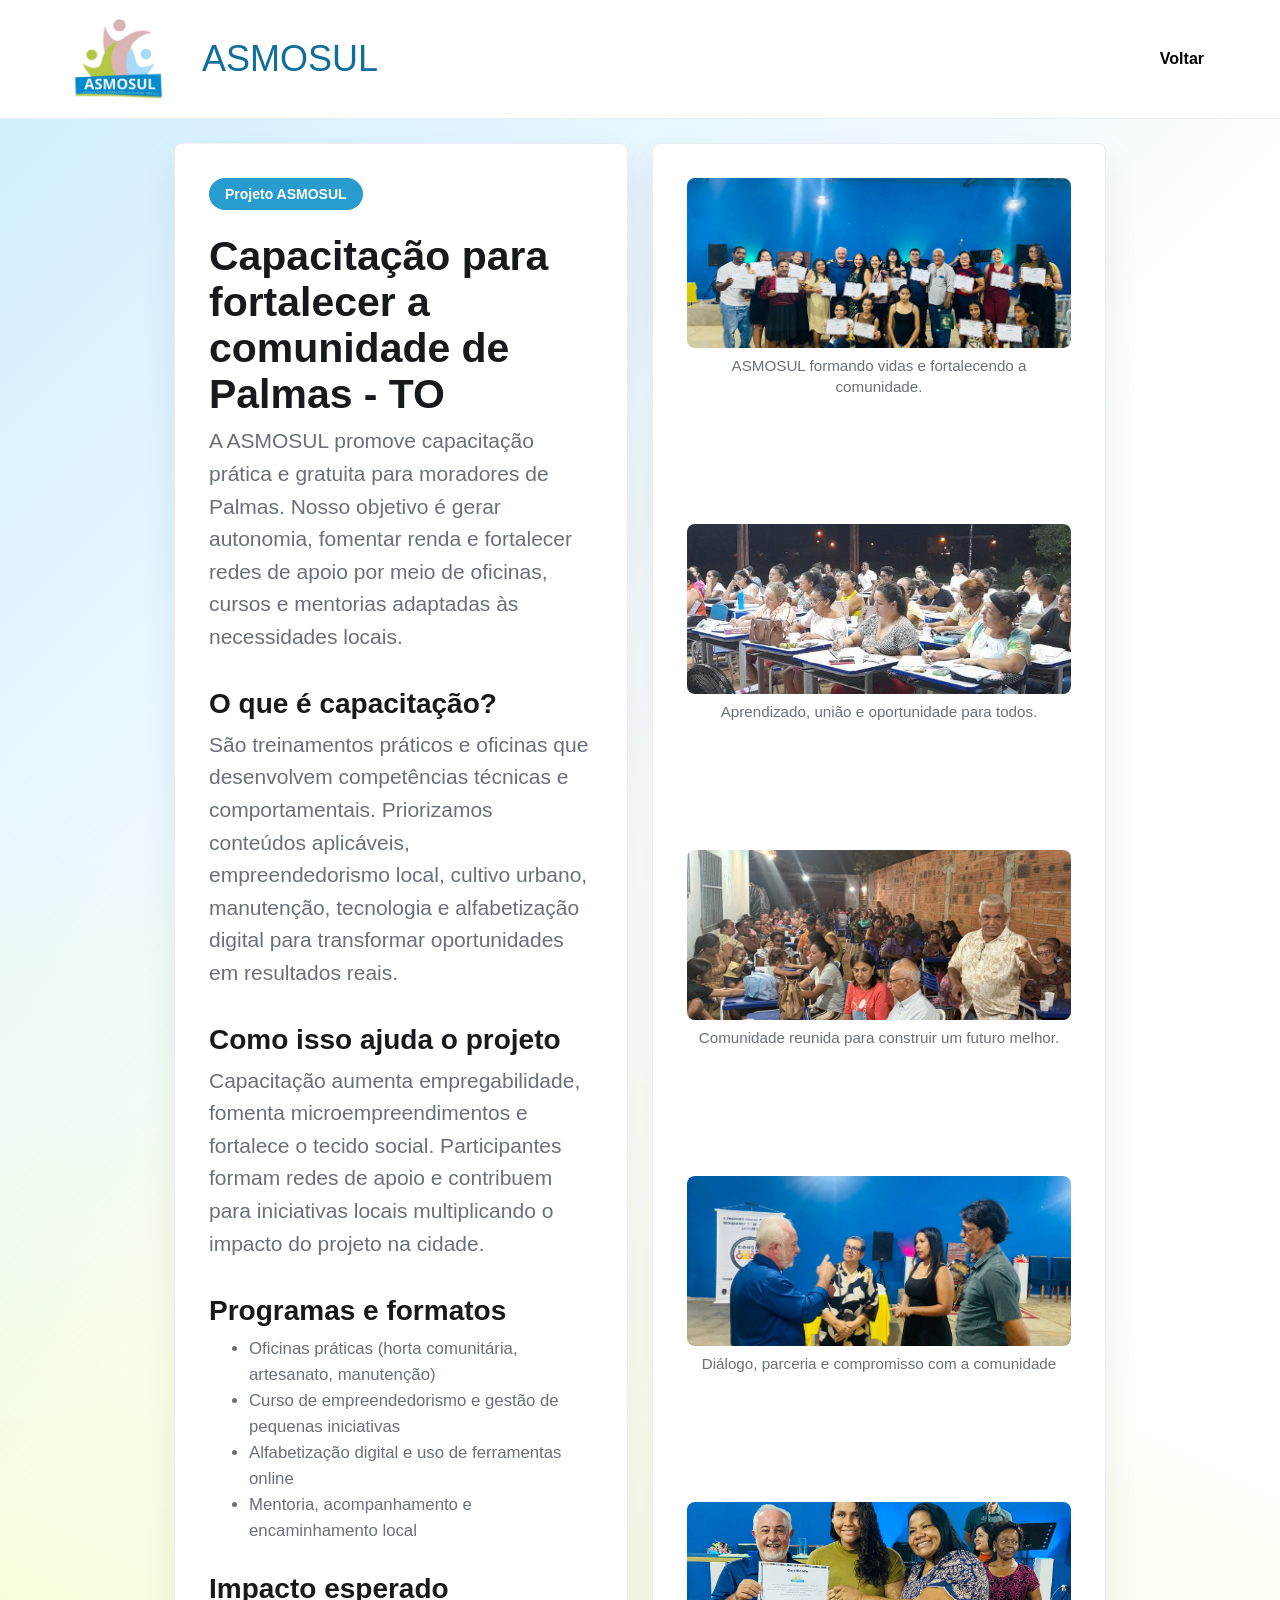
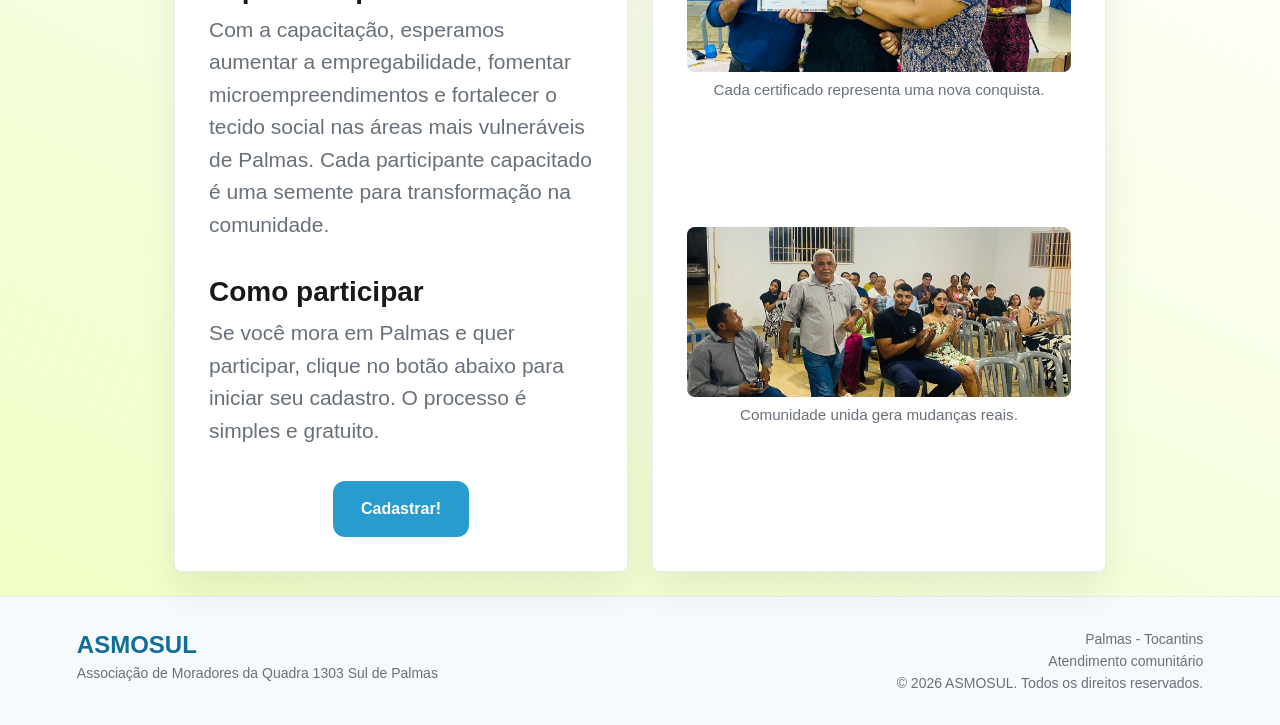
==== commit cc1d3e6e: "Site finalizado" ====
--- a/index.html
+++ b/index.html
@@ -16,7 +16,7 @@
       grid-template-columns: minmax(0, 1fr) minmax(0, 1fr);
       gap: 24px;
       max-width: 980px;
-      margin: 36px auto;
+      margin: auto;
       padding: 24px;
       align-items: stretch;
     }
@@ -79,6 +79,7 @@
   <header class="topbar">
     <a class="brand" href="index.html">
       <img src="./Imagens/Logo.png" alt="AsmoSul Logo" class="logo-img">
+      <span>ASMOSUL</span>
     </a>
     <nav class="nav">
       <button type="button" class="tablinks" onclick="location.href='index.html'">Voltar</button>
@@ -123,7 +124,7 @@
         </div>
 
         <div class="cta">
-          <a href="index.html">
+          <a href="./cadastro.html">
             <button class="join-button">Cadastrar!</button>
           </a>
         </div>
@@ -160,8 +161,16 @@
     </div>
   </main>
   <footer class="site-footer">
-      <span>ASMOSUL Project</span>
-      <span>Site matéria Front-End.</span>
+    <div class="footer-info">
+      <strong>ASMOSUL</strong>
+      <span>Associação de Moradores da Quadra 1303 Sul de Palmas</span>
+    </div>
+
+    <div class="footer-links">
+      <span>Palmas - Tocantins</span>
+      <span>Atendimento comunitário</span>
+      <span>© 2026 ASMOSUL. Todos os direitos reservados.</span>
+    </div>
     </footer>
 </body>
 </html>
--- a/Css/index.css
+++ b/Css/index.css
@@ -4,6 +4,7 @@
   --line: #e8eef2;
   --white: #ffffff;
   --blue: #289ccf;
+  --blue-700: #0f6f9a;
   --blue-light: #eaf8ff;
   --green-soft: #efffd4;
   --shadow: 0 18px 36px rgb(23 25 28 / 8%);
@@ -51,6 +52,12 @@
   gap: 28px;
 }
 
+.brand span {
+  color: var(--blue-700);
+  font-size: 36px;
+  line-height: 1;
+}
+
 .logo-img {
   height: 110px;
   width: auto;
@@ -68,7 +75,7 @@
 
 .nav button:not(.join-button) {
   position: relative;
-  padding: 12px 0;
+  padding: 12px;
   border: 0;
   background: transparent;
   font-weight: 700;
@@ -90,12 +97,6 @@
   transition: transform 220ms ease;
 }
 
-.nav button:not(.join-button):hover,
-.nav button:not(.join-button):focus-visible,
-.nav button.active {
-  color: var(--blue);
-}
-
 .nav button:not(.join-button):hover::after,
 .nav button:not(.join-button):focus-visible::after,
 .nav button.active::after {
@@ -357,6 +358,101 @@
   display: none;
 }
 
+.auth-topbar {
+  justify-content: space-between;
+}
+
+.auth-nav {
+  gap: 12px;
+  margin-left: 0;
+}
+
+.auth-nav .tablinks {
+  padding: 12px 18px;
+  border-radius: 999px;
+  background: #f3f8fc;
+}
+
+.auth-nav .tablinks::after {
+  display: none;
+}
+
+.auth-nav .tablinks.active {
+  color: var(--white);
+  background: var(--blue);
+}
+
+.auth-hero {
+  min-height: calc(100vh - 118px - 74px);
+}
+
+.auth-content {
+  grid-template-columns: minmax(0, 760px);
+  justify-content: center;
+  align-items: start;
+  min-height: auto;
+}
+
+.auth-panel {
+  width: 100%;
+  max-width: 760px;
+  margin: 0 auto;
+}
+
+.panel-head h1 {
+  margin: 0 0 18px;
+  font-size: clamp(28px, 3vw, 42px);
+  line-height: 1.1;
+}
+
+.wizard {
+  display: flex;
+  flex-direction: column;
+  gap: 18px;
+}
+
+.wizard-step {
+  display: none !important;
+  flex-direction: column;
+  gap: 18px;
+}
+
+.wizard-step.is-active {
+  display: flex !important;
+}
+
+.wizard-actions {
+  display: flex;
+  flex-wrap: wrap;
+  gap: 12px;
+  justify-content: flex-end;
+  padding-top: 8px;
+}
+
+.wizard-actions .secondary-button,
+.wizard-actions .primary-button {
+  min-width: 150px;
+}
+
+.wizard-actions [hidden] {
+  display: none !important;
+}
+
+@media (max-width: 980px) {
+  .auth-topbar {
+    align-items: center;
+    flex-direction: row;
+  }
+
+  .auth-content {
+    grid-template-columns: 1fr;
+  }
+
+  .auth-panel {
+    max-width: none;
+  }
+}
+
 @media (max-width: 980px) {
   .topbar {
     align-items: flex-start;
@@ -413,12 +509,33 @@
 .site-footer {
   display: flex;
   justify-content: space-between;
-  align-items: center;
-  padding: 18px clamp(24px, 5vw, 104px);
-  background: var(--white);
+  align-items: flex-start;
+  gap: 28px;
+  padding: 34px clamp(18px, 6vw, 88px);
+  color: #4d555f;
   border-top: 1px solid var(--line);
+  background: #f6fafc;
+  font-size: 14px;
+}
+
+.footer-info,
+.footer-links {
+  display: grid;
+  gap: 6px;
+}
+
+.footer-info strong {
+  color: var(--blue-700);
+  font-size: 24px;
+}
+
+.footer-info span,
+.footer-links span {
   color: var(--muted);
-  font-weight: 700;
+}
+
+.footer-links {
+  text-align: right;
 }
 
 @media (max-width: 560px) {
@@ -427,4 +544,8 @@
     gap: 8px;
     align-items: flex-start;
   }
+
+  .footer-links {
+    text-align: left;
+  }
 }
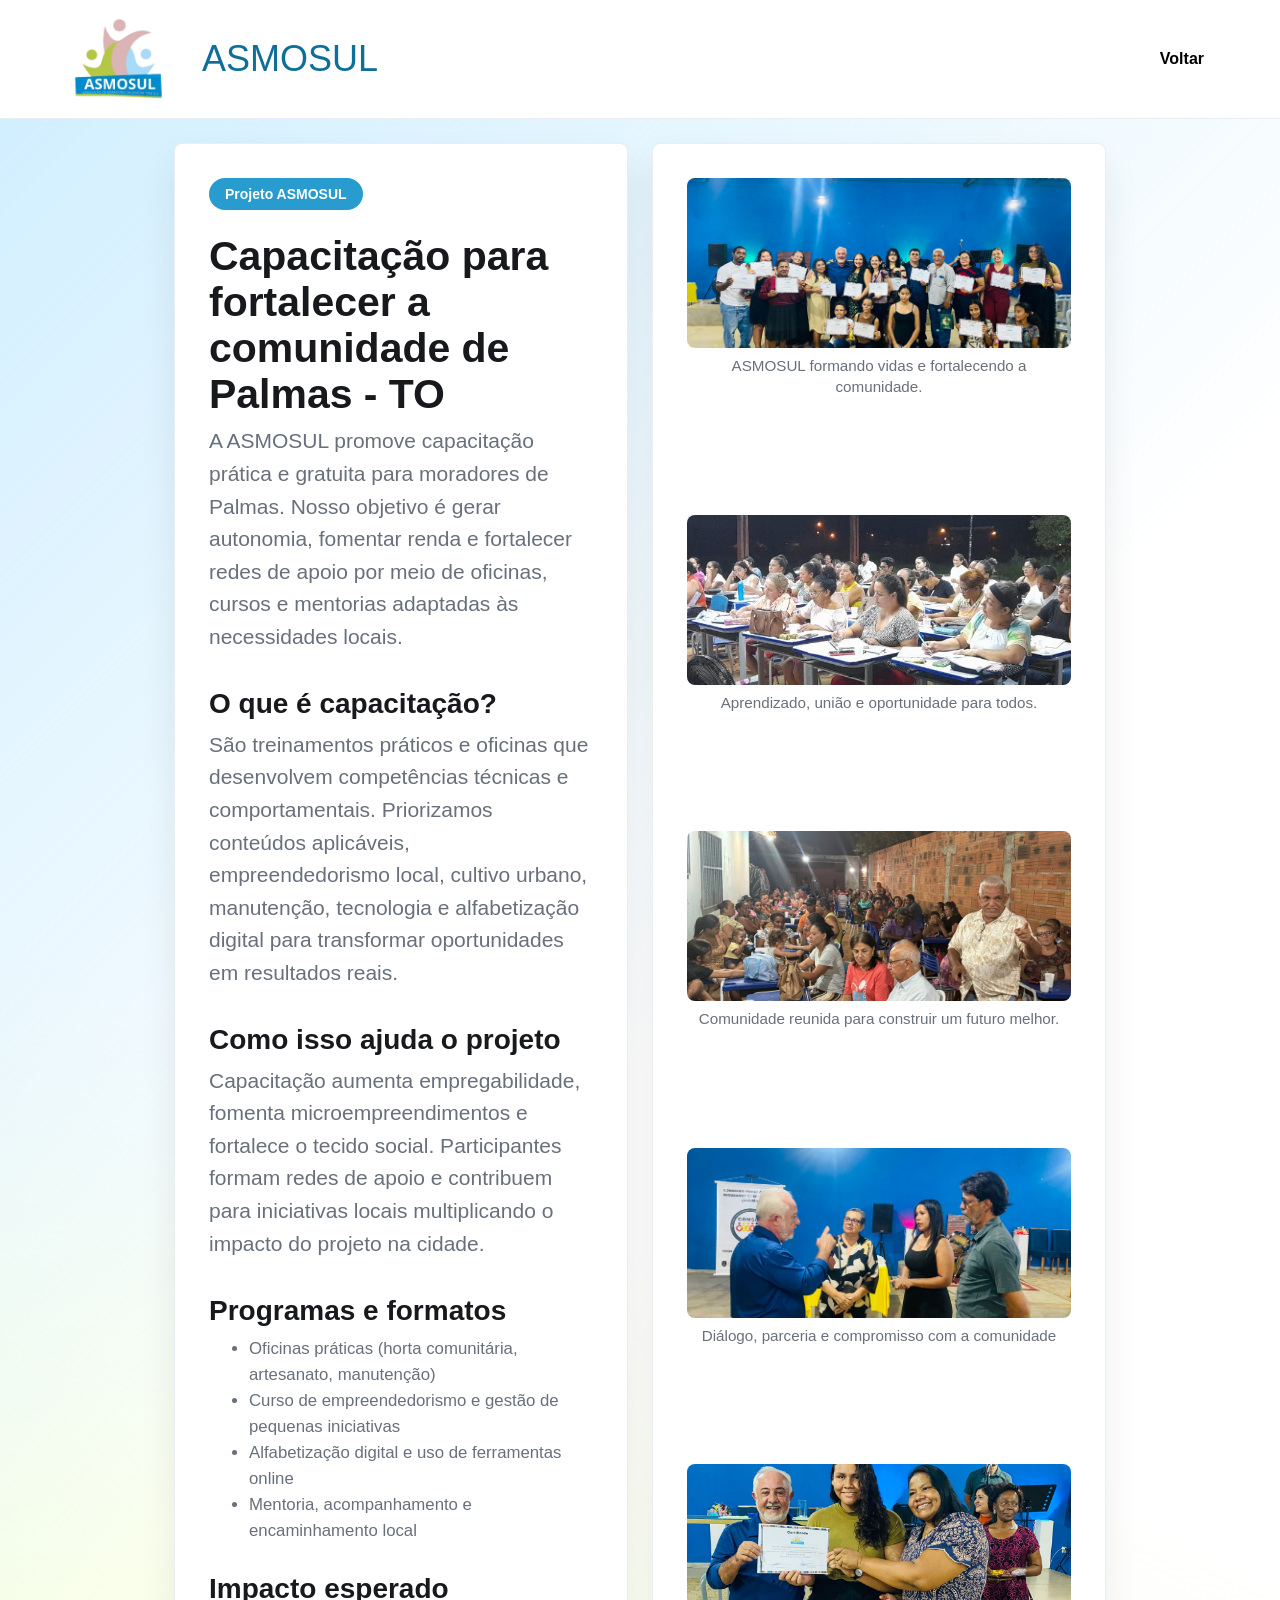
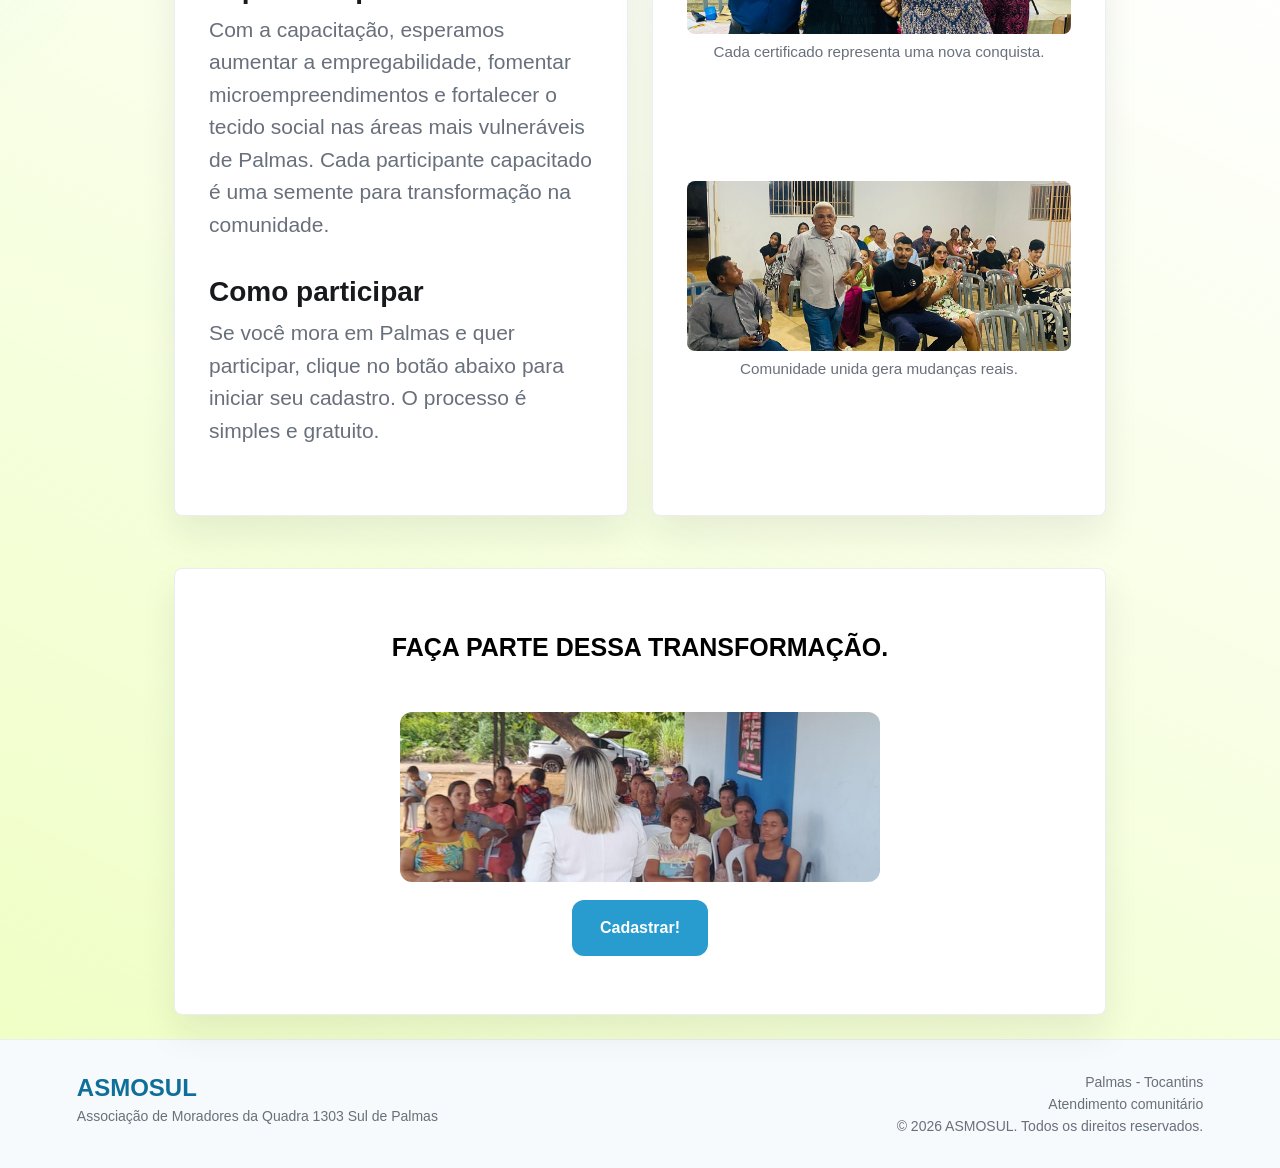
==== commit 66aa0e09: "Site finalizado" ====
--- a/index.html
+++ b/index.html
@@ -123,11 +123,6 @@
           <p class="lead">Se você mora em Palmas e quer participar, clique no botão abaixo para iniciar seu cadastro. O processo é simples e gratuito.</p>
         </div>
 
-        <div class="cta">
-          <a href="./cadastro.html">
-            <button class="join-button">Cadastrar!</button>
-          </a>
-        </div>
       </section>
 
       <aside class="hero-stats progress-card" aria-label="Espaço com imagens">
@@ -158,6 +153,15 @@
           </figure>
         </div>
       </aside>
+      <div class="bottom-row">
+        <div class="bottom-strip progress-card" aria-label="Faixa inferior decorativa">
+          <div class="botaoCad">
+            <p class="cadastro-callout" style="text-transform: uppercase; color: black; font-size: 25px;">Faça parte dessa transformação.</p>
+            <img src="./Imagens/imagem cadastro.jpeg" alt="Imagem de cadastro" class="cadastro-image">
+            <a href="./cadastro.html" class="join-button cadastro-link">Cadastrar!</a>
+          </div>
+        </div>
+      </div>
     </div>
   </main>
   <footer class="site-footer">
@@ -173,4 +177,4 @@
     </div>
     </footer>
 </body>
-</html>
+</html>
--- a/Css/index.css
+++ b/Css/index.css
@@ -156,9 +156,67 @@
   display: grid;
   grid-template-columns: minmax(0, 1.05fr) minmax(460px, 0.95fr);
   gap: clamp(56px, 7vw, 120px);
-  align-items: center;
+  align-items: start;
   min-height: calc(100vh - 118px);
   padding: clamp(48px, 6vw, 96px) clamp(24px, 5vw, 104px);
+}
+
+.bottom-row {
+  grid-column: 1 / -1;
+  width: 100%;
+  margin-top: 28px;
+}
+
+.bottom-strip {
+  display: flex;
+  align-items: center;
+  justify-content: flex-start;
+  width: 100%;
+  padding: 0;
+}
+
+.botaoCad {
+  display: flex;
+  flex-direction: column;
+  align-items: center;
+  justify-content: center;
+  width: 100%;
+  min-height: 88px;
+  padding: 24px;
+  border-radius: 16px;
+  box-shadow: inset 0 0 0 1px rgb(255 255 255 / 60%);
+  gap: 18px;
+}
+
+.cadastro-callout {
+  margin: 0;
+  color: #000000;
+  font-size: 23px;
+  font-weight: 700;
+  line-height: 1.2;
+  text-align: center;
+}
+
+.cadastro-image {
+  display: block;
+  width: 100%;
+  max-width: 480px;
+  height: 170px;
+  border-radius: 12px;
+  object-fit: cover;
+}
+
+.cadastro-link {
+  display: flex;
+  justify-content: center;
+}
+
+.botaoCad p {
+  margin: 0;
+  color: var(--blue-700);
+  font-size: 28px;
+  font-weight: 700;
+  line-height: 1;
 }
 
 .hero-copy {
@@ -399,6 +457,26 @@
   margin: 0 auto;
 }
 
+/* Progress steps (retângulos) para a área de cadastro */
+.progress-steps {
+  display: flex;
+  gap: 12px;
+  margin: 18px 0 6px;
+  align-items: center;
+}
+.progress-steps .step-box {
+  flex: 1 1 0;
+  height: 12px;
+  border-radius: 8px;
+  background: #f3f7fa;
+  border: 1px solid var(--line);
+  transition: background 220ms ease, transform 180ms ease;
+}
+.progress-steps .step-box.filled {
+  background: var(--blue);
+  transform: translateY(-1px);
+}
+
 .panel-head h1 {
   margin: 0 0 18px;
   font-size: clamp(28px, 3vw, 42px);
@@ -548,4 +626,4 @@
   .footer-links {
     text-align: left;
   }
-}+}
